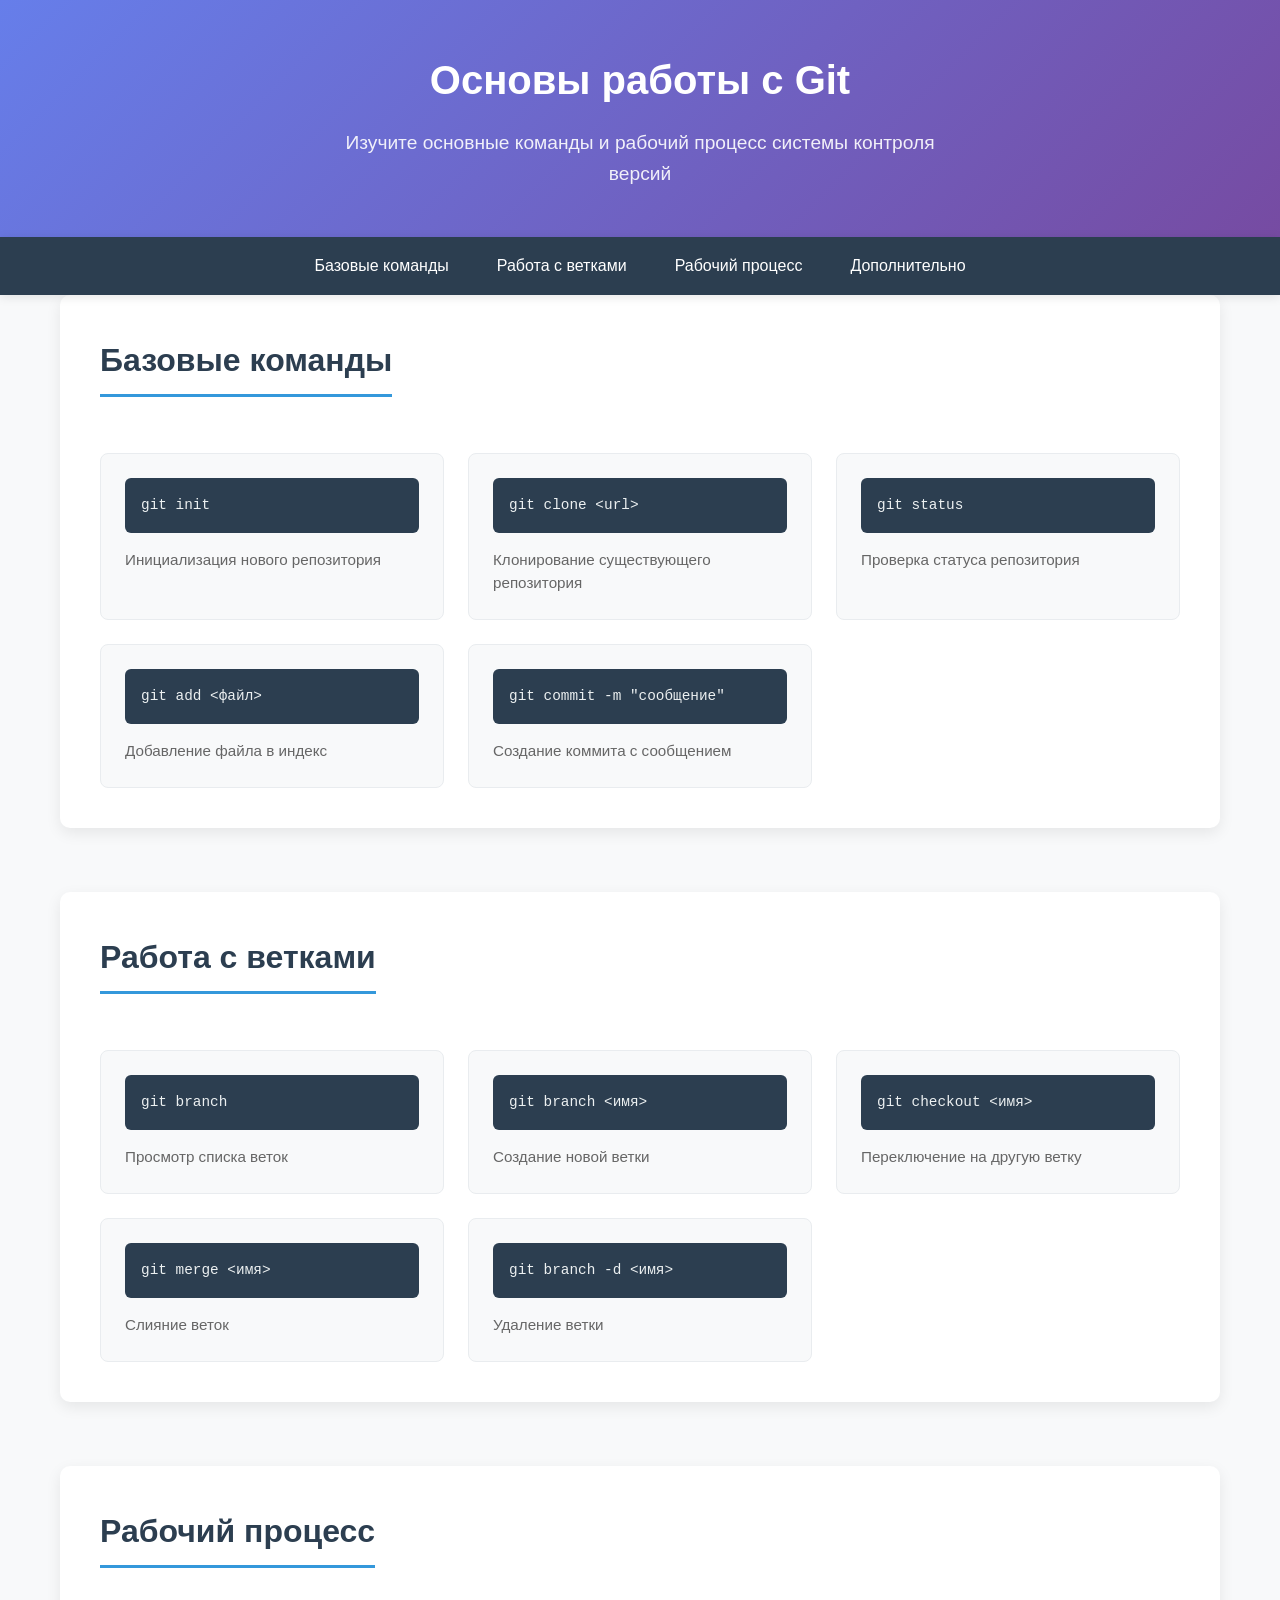
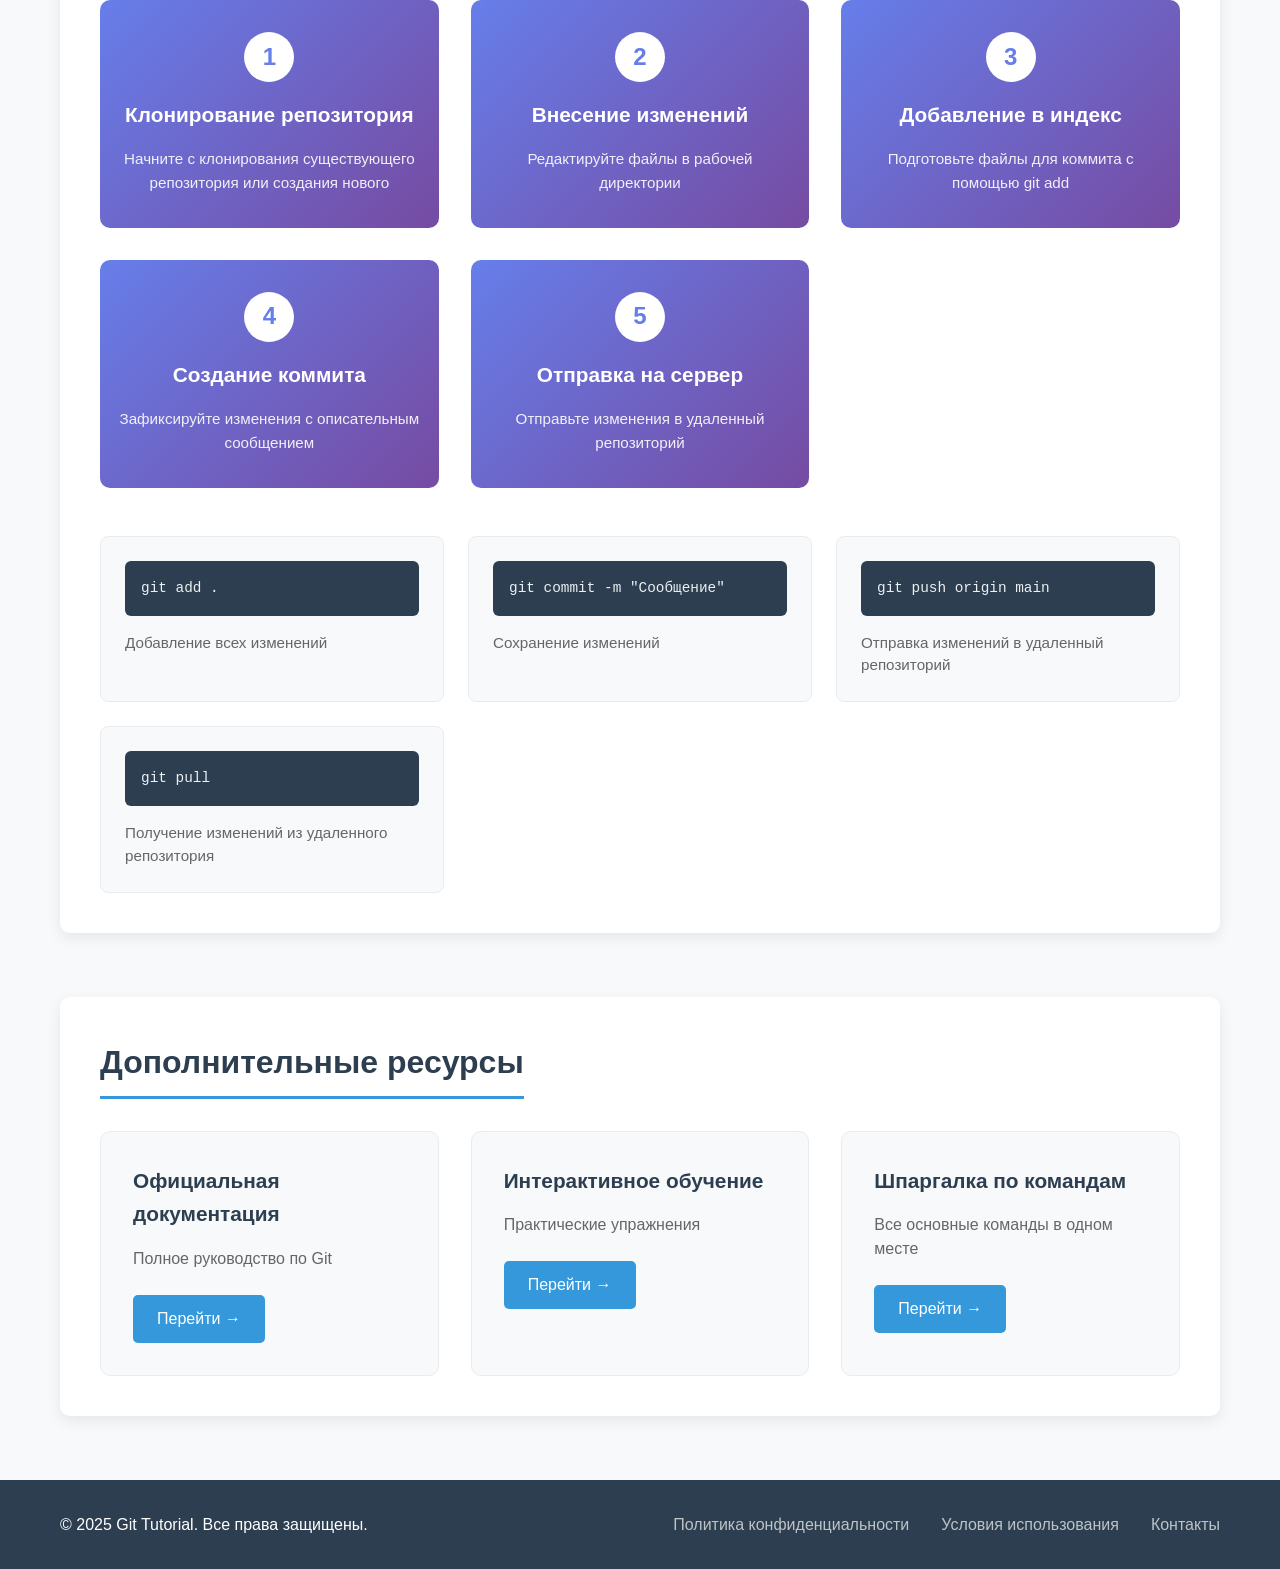
==== index.html @ 32f7fdd1 "init" ====
<!DOCTYPE html>
<html lang="ru">

<head>
    <meta charset="UTF-8">
    <meta name="viewport" content="width=device-width, initial-scale=1.0">
    <title>Основы Git</title>
    <link rel="stylesheet" href="style.css">
</head>

<body>
    <header>
        <div class="container">
            <h1>Основы работы с Git</h1>
            <p class="subtitle">Изучите основные команды и рабочий процесс системы контроля версий</p>
        </div>
    </header>

    <nav>
        <div class="container">
            <ul>
                <li><a href="#basics">Базовые команды</a></li>
                <li><a href="#branches">Работа с ветками</a></li>
                <li><a href="#workflow">Рабочий процесс</a></li>
                <li><a href="#resources">Дополнительно</a></li>
            </ul>
        </div>
    </nav>

    <main class="container">
        <section id="basics">
            <h2>Базовые команды</h2>
            <div class="command-block">
                <div class="command">
                    <pre><code>git init</code></pre>
                    <p>Инициализация нового репозитория</p>
                </div>
                <div class="command">
                    <pre><code>git clone &lt;url&gt;</code></pre>
                    <p>Клонирование существующего репозитория</p>
                </div>
                <div class="command">
                    <pre><code>git status</code></pre>
                    <p>Проверка статуса репозитория</p>
                </div>
                <div class="command">
                    <pre><code>git add &lt;файл&gt;</code></pre>
                    <p>Добавление файла в индекс</p>
                </div>
                <div class="command">
                    <pre><code>git commit -m "сообщение"</code></pre>
                    <p>Создание коммита с сообщением</p>
                </div>
            </div>
        </section>

        <section id="branches">
            <h2>Работа с ветками</h2>
            <div class="command-block">
                <div class="command">
                    <pre><code>git branch</code></pre>
                    <p>Просмотр списка веток</p>
                </div>
                <div class="command">
                    <pre><code>git branch &lt;имя&gt;</code></pre>
                    <p>Создание новой ветки</p>
                </div>
                <div class="command">
                    <pre><code>git checkout &lt;имя&gt;</code></pre>
                    <p>Переключение на другую ветку</p>
                </div>
                <div class="command">
                    <pre><code>git merge &lt;имя&gt;</code></pre>
                    <p>Слияние веток</p>
                </div>
                <div class="command">
                    <pre><code>git branch -d &lt;имя&gt;</code></pre>
                    <p>Удаление ветки</p>
                </div>
            </div>
        </section>

        <section id="workflow">
            <h2>Рабочий процесс</h2>
            <div class="workflow-steps">
                <div class="step">
                    <div class="step-number">1</div>
                    <h3>Клонирование репозитория</h3>
                    <p>Начните с клонирования существующего репозитория или создания нового</p>
                </div>
                <div class="step">
                    <div class="step-number">2</div>
                    <h3>Внесение изменений</h3>
                    <p>Редактируйте файлы в рабочей директории</p>
                </div>
                <div class="step">
                    <div class="step-number">3</div>
                    <h3>Добавление в индекс</h3>
                    <p>Подготовьте файлы для коммита с помощью git add</p>
                </div>
                <div class="step">
                    <div class="step-number">4</div>
                    <h3>Создание коммита</h3>
                    <p>Зафиксируйте изменения с описательным сообщением</p>
                </div>
                <div class="step">
                    <div class="step-number">5</div>
                    <h3>Отправка на сервер</h3>
                    <p>Отправьте изменения в удаленный репозиторий</p>
                </div>
            </div>

            <div class="command-block">
                <div class="command">
                    <pre><code>git add .</code></pre>
                    <p>Добавление всех изменений</p>
                </div>
                <div class="command">
                    <pre><code>git commit -m "Сообщение"</code></pre>
                    <p>Сохранение изменений</p>
                </div>
                <div class="command">
                    <pre><code>git push origin main</code></pre>
                    <p>Отправка изменений в удаленный репозиторий</p>
                </div>
                <div class="command">
                    <pre><code>git pull</code></pre>
                    <p>Получение изменений из удаленного репозитория</p>
                </div>
            </div>
        </section>

        <section id="resources">
            <h2>Дополнительные ресурсы</h2>
            <div class="resources-grid">
                <div class="resource-card">
                    <h3>Официальная документация</h3>
                    <p>Полное руководство по Git</p>
                    <a href="https://git-scm.com/doc" target="_blank" class="resource-link">Перейти →</a>
                </div>
                <div class="resource-card">
                    <h3>Интерактивное обучение</h3>
                    <p>Практические упражнения</p>
                    <a href="https://learngitbranching.js.org/" target="_blank" class="resource-link">Перейти →</a>
                </div>
                <div class="resource-card">
                    <h3>Шпаргалка по командам</h3>
                    <p>Все основные команды в одном месте</p>
                    <a href="https://training.github.com/" target="_blank" class="resource-link">Перейти →</a>
                </div>
            </div>
        </section>
    </main>

    <footer>
        <div class="container">
            <p>&copy; 2025 Git Tutorial. Все права защищены.</p>
            <div class="footer-links">
                <a href="#">Политика конфиденциальности</a>
                <a href="#">Условия использования</a>
                <a href="#">Контакты</a>
            </div>
        </div>
    </footer>
</body>

</html>
---- style.css ----
/* Reset и базовые стили */
* {
    margin: 0;
    padding: 0;
    box-sizing: border-box;
}

body {
    font-family: 'Segoe UI', Tahoma, Geneva, Verdana, sans-serif;
    line-height: 1.6;
    color: #333;
    background-color: #f8f9fa;
}

.container {
    max-width: 1200px;
    margin: 0 auto;
    padding: 0 20px;
}

/* Header */
header {
    background: linear-gradient(135deg, #667eea 0%, #764ba2 100%);
    color: white;
    padding: 3rem 0;
    text-align: center;
}

header h1 {
    font-size: 2.5rem;
    margin-bottom: 1rem;
    font-weight: 700;
}

.subtitle {
    font-size: 1.2rem;
    opacity: 0.9;
    max-width: 600px;
    margin: 0 auto;
}

/* Navigation */
nav {
    background: #2c3e50;
    position: sticky;
    top: 0;
    z-index: 100;
    box-shadow: 0 2px 10px rgba(0, 0, 0, 0.1);
}

nav ul {
    display: flex;
    list-style: none;
    justify-content: center;
    flex-wrap: wrap;
}

nav li {
    margin: 0;
}

nav a {
    color: white;
    text-decoration: none;
    padding: 1rem 1.5rem;
    display: block;
    transition: all 0.3s ease;
    font-weight: 500;
}

nav a:hover {
    background: #34495e;
    color: #3498db;
}

/* Main content */
main {
    padding: 3rem 0;
}

section {
    margin-bottom: 4rem;
    background: white;
    border-radius: 10px;
    padding: 2.5rem;
    box-shadow: 0 5px 15px rgba(0, 0, 0, 0.08);
}

section h2 {
    color: #2c3e50;
    font-size: 2rem;
    margin-bottom: 2rem;
    border-bottom: 3px solid #3498db;
    padding-bottom: 0.5rem;
    display: inline-block;
}

/* Command blocks */
.command-block {
    display: grid;
    grid-template-columns: repeat(auto-fit, minmax(300px, 1fr));
    gap: 1.5rem;
    margin-top: 1.5rem;
}

.command {
    background: #f8f9fa;
    border: 1px solid #e9ecef;
    border-radius: 8px;
    padding: 1.5rem;
    transition: all 0.3s ease;
}

.command:hover {
    transform: translateY(-2px);
    box-shadow: 0 5px 15px rgba(0, 0, 0, 0.1);
    border-color: #3498db;
}

.command pre {
    background: #2c3e50;
    color: #ecf0f1;
    padding: 1rem;
    border-radius: 6px;
    overflow-x: auto;
    margin-bottom: 1rem;
}

.command code {
    font-family: 'Courier New', Courier, monospace;
    font-size: 0.9rem;
}

.command p {
    color: #666;
    font-size: 0.95rem;
    line-height: 1.5;
}

/* Workflow steps */
.workflow-steps {
    display: grid;
    grid-template-columns: repeat(auto-fit, minmax(250px, 1fr));
    gap: 2rem;
    margin-bottom: 3rem;
}

.step {
    text-align: center;
    padding: 2rem 1rem;
    background: linear-gradient(135deg, #667eea 0%, #764ba2 100%);
    color: white;
    border-radius: 10px;
    position: relative;
}

.step-number {
    width: 50px;
    height: 50px;
    background: white;
    color: #667eea;
    border-radius: 50%;
    display: flex;
    align-items: center;
    justify-content: center;
    font-size: 1.5rem;
    font-weight: bold;
    margin: 0 auto 1rem;
}

.step h3 {
    font-size: 1.3rem;
    margin-bottom: 1rem;
}

.step p {
    opacity: 0.9;
    font-size: 0.95rem;
}

/* Resources */
.resources-grid {
    display: grid;
    grid-template-columns: repeat(auto-fit, minmax(300px, 1fr));
    gap: 2rem;
}

.resource-card {
    background: #f8f9fa;
    border: 1px solid #e9ecef;
    border-radius: 10px;
    padding: 2rem;
    transition: all 0.3s ease;
}

.resource-card:hover {
    transform: translateY(-3px);
    box-shadow: 0 10px 25px rgba(0, 0, 0, 0.1);
}

.resource-card h3 {
    color: #2c3e50;
    margin-bottom: 1rem;
    font-size: 1.3rem;
}

.resource-card p {
    color: #666;
    margin-bottom: 1.5rem;
    line-height: 1.5;
}

.resource-link {
    display: inline-block;
    background: #3498db;
    color: white;
    text-decoration: none;
    padding: 0.7rem 1.5rem;
    border-radius: 5px;
    font-weight: 500;
    transition: all 0.3s ease;
}

.resource-link:hover {
    background: #2980b9;
    transform: translateX(5px);
}

/* Footer */
footer {
    background: #2c3e50;
    color: white;
    padding: 2rem 0;
    text-align: center;
}

footer .container {
    display: flex;
    justify-content: space-between;
    align-items: center;
    flex-wrap: wrap;
}

.footer-links {
    display: flex;
    gap: 2rem;
}

.footer-links a {
    color: #bdc3c7;
    text-decoration: none;
    transition: color 0.3s ease;
}

.footer-links a:hover {
    color: #3498db;
}

/* Адаптивность */
@media (max-width: 768px) {
    header h1 {
        font-size: 2rem;
    }

    nav ul {
        flex-direction: column;
    }

    nav a {
        padding: 0.8rem 1rem;
        text-align: center;
    }

    section {
        padding: 1.5rem;
    }

    .command-block {
        grid-template-columns: 1fr;
    }

    .workflow-steps {
        grid-template-columns: 1fr;
    }

    footer .container {
        flex-direction: column;
        gap: 1rem;
    }

    .footer-links {
        flex-direction: column;
        gap: 0.5rem;
    }
}

@media (max-width: 480px) {
    header {
        padding: 2rem 0;
    }

    header h1 {
        font-size: 1.8rem;
    }

    .subtitle {
        font-size: 1rem;
    }

    section {
        padding: 1rem;
    }

    section h2 {
        font-size: 1.5rem;
    }
}

/* Плавная прокрутка */
html {
    scroll-behavior: smooth;
}

/* Выделение активного раздела */
section:target {
    animation: highlight 1.5s ease;
}

@keyframes highlight {
    0% {
        background-color: rgba(52, 152, 219, 0.1);
    }

    100% {
        background-color: white;
    }
}
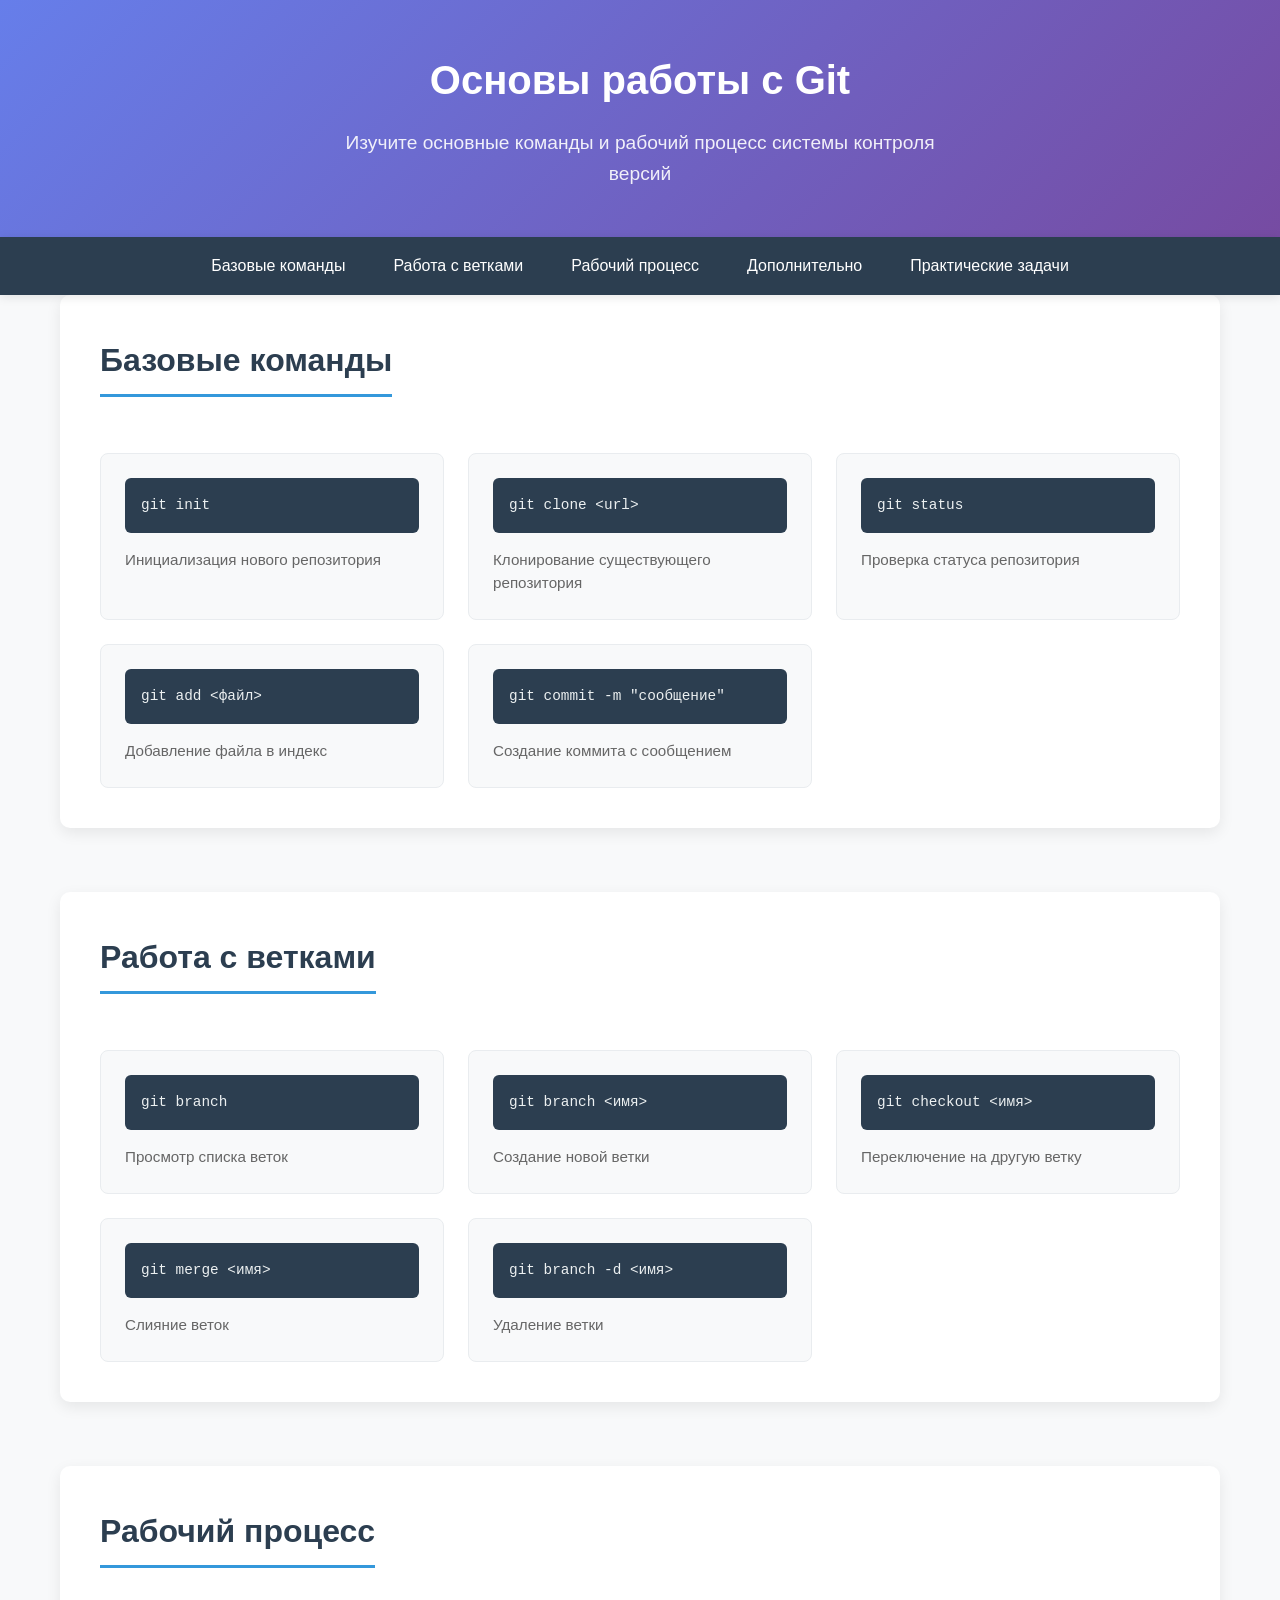
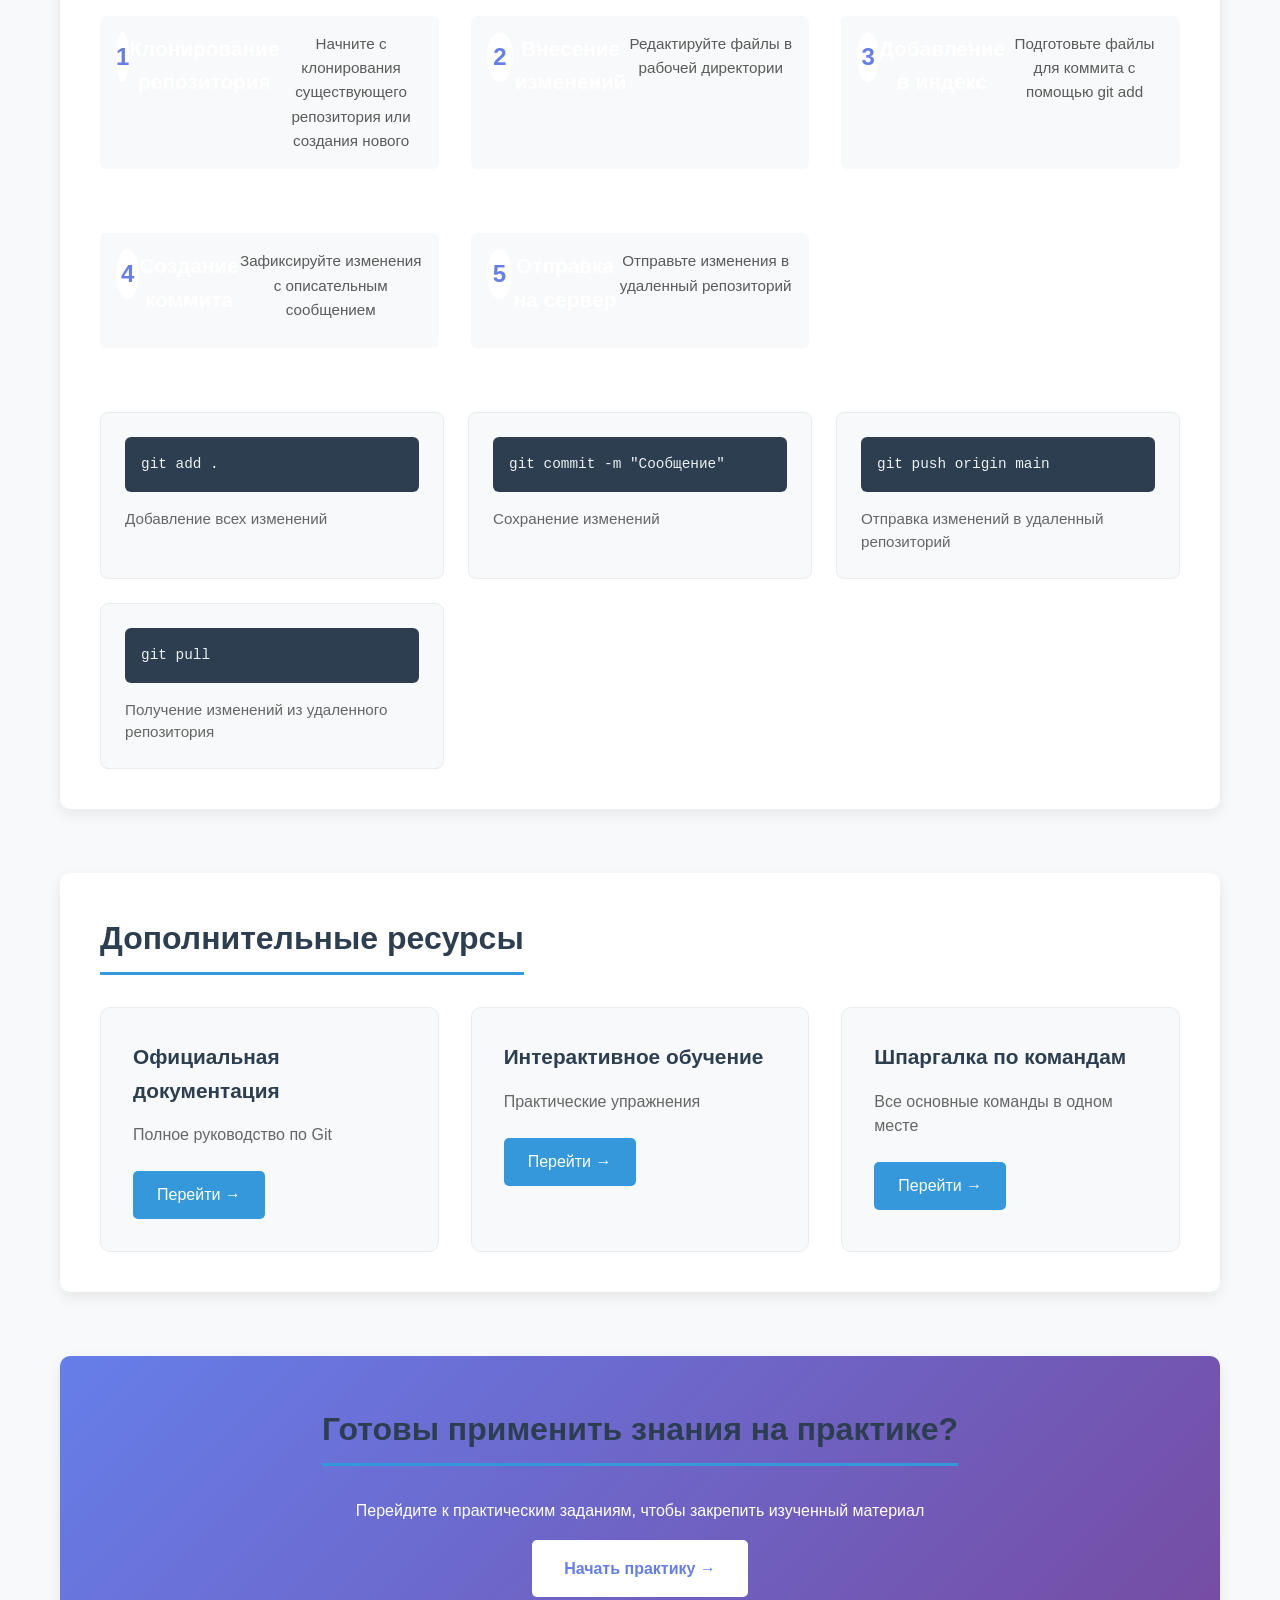
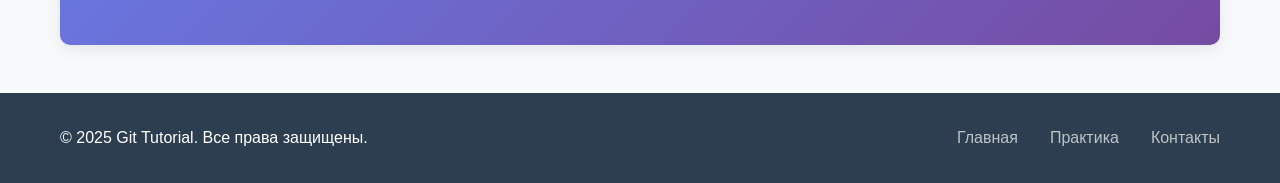
==== commit 3bdf97ce: "Добавлена страница с практическими заданиями" ====
--- a/index.html
+++ b/index.html
@@ -23,6 +23,7 @@
                 <li><a href="#branches">Работа с ветками</a></li>
                 <li><a href="#workflow">Рабочий процесс</a></li>
                 <li><a href="#resources">Дополнительно</a></li>
+                <li><a href="practice.html">Практические задачи</a></li>
             </ul>
         </div>
     </nav>
@@ -150,14 +151,20 @@
                 </div>
             </div>
         </section>
+
+        <section class="cta-section">
+            <h2>Готовы применить знания на практике?</h2>
+            <p>Перейдите к практическим заданиям, чтобы закрепить изученный материал</p>
+            <a href="practice.html" class="cta-button">Начать практику →</a>
+        </section>
     </main>
 
     <footer>
         <div class="container">
             <p>&copy; 2025 Git Tutorial. Все права защищены.</p>
             <div class="footer-links">
-                <a href="#">Политика конфиденциальности</a>
-                <a href="#">Условия использования</a>
+                <a href="index.html">Главная</a>
+                <a href="practice.html">Практика</a>
                 <a href="#">Контакты</a>
             </div>
         </div>
--- a/style.css
+++ b/style.css
@@ -256,6 +256,142 @@
     color: #3498db;
 }
 
+/* Стили для страницы практики */
+.level-section {
+    margin-bottom: 3rem;
+    padding: 2rem;
+    background: #f8f9fa;
+    border-radius: 10px;
+    border-left: 4px solid #007acc;
+}
+
+.level-description {
+    font-style: italic;
+    color: #666;
+    margin-bottom: 1.5rem;
+}
+
+.task {
+    background: white;
+    padding: 1.5rem;
+    margin: 1.5rem 0;
+    border-radius: 8px;
+    box-shadow: 0 2px 4px rgba(0, 0, 0, 0.1);
+}
+
+.task-steps {
+    margin-top: 1rem;
+}
+
+.step {
+    display: flex;
+    align-items: flex-start;
+    margin: 1rem 0;
+    padding: 1rem;
+    background: #f8f9fa;
+    border-radius: 6px;
+}
+
+.step-num {
+    background: #007acc;
+    color: white;
+    width: 30px;
+    height: 30px;
+    border-radius: 50%;
+    display: flex;
+    align-items: center;
+    justify-content: center;
+    margin-right: 1rem;
+    flex-shrink: 0;
+}
+
+.step p {
+    color: #4a4a4a;
+}
+
+.level-indicators {
+    display: flex;
+    justify-content: center;
+    gap: 1rem;
+    margin: 2rem 0;
+}
+
+.level-indicator {
+    padding: 0.5rem 1rem;
+    border: 2px solid #007acc;
+    border-radius: 20px;
+    cursor: pointer;
+    transition: all 0.3s ease;
+}
+
+.level-indicator.active {
+    background: #007acc;
+    color: white;
+}
+
+.cta-section {
+    text-align: center;
+    padding: 3rem;
+    background: linear-gradient(135deg, #667eea 0%, #764ba2 100%);
+    color: white;
+    border-radius: 10px;
+    margin: 3rem 0;
+}
+
+.cta-button {
+    display: inline-block;
+    padding: 1rem 2rem;
+    background: white;
+    color: #667eea;
+    text-decoration: none;
+    border-radius: 5px;
+    font-weight: bold;
+    margin-top: 1rem;
+    transition: transform 0.3s ease;
+}
+
+.cta-button:hover {
+    transform: translateY(-2px);
+}
+
+.navigation-buttons {
+    display: flex;
+    justify-content: space-between;
+    margin: 2rem 0;
+}
+
+.nav-button {
+    padding: 0.75rem 1.5rem;
+    background: #007acc;
+    color: white;
+    text-decoration: none;
+    border-radius: 5px;
+    border: none;
+    cursor: pointer;
+    transition: background 0.3s ease;
+}
+
+.nav-button:hover {
+    background: #005a9e;
+}
+
+.bonus-section {
+    background: linear-gradient(135deg, #ffd89b 0%, #19547b 100%);
+    color: white;
+    padding: 2rem;
+    border-radius: 10px;
+    margin: 2rem 0;
+}
+
+.bonus-task ul {
+    text-align: left;
+    margin: 1rem 0;
+}
+
+.bonus-task li {
+    margin: 0.5rem 0;
+}
+
 /* Адаптивность */
 @media (max-width: 768px) {
     header h1 {
